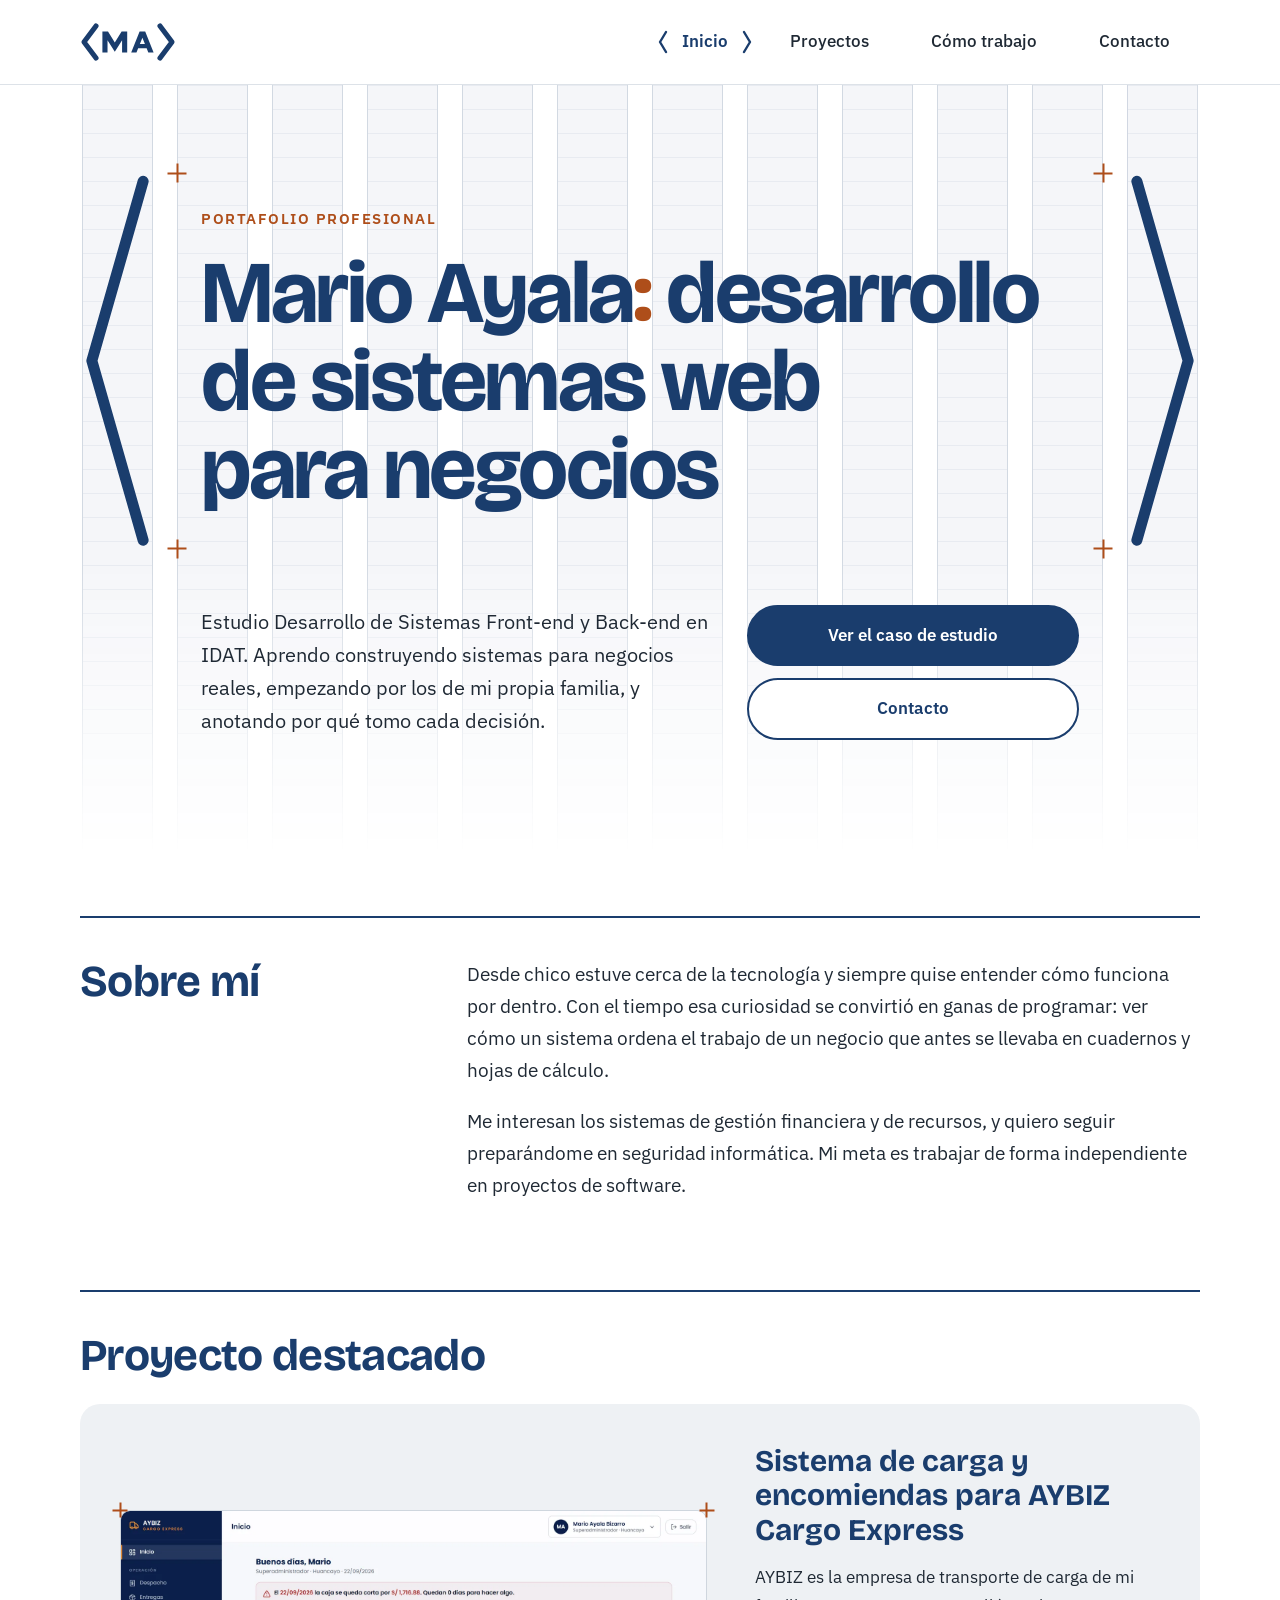
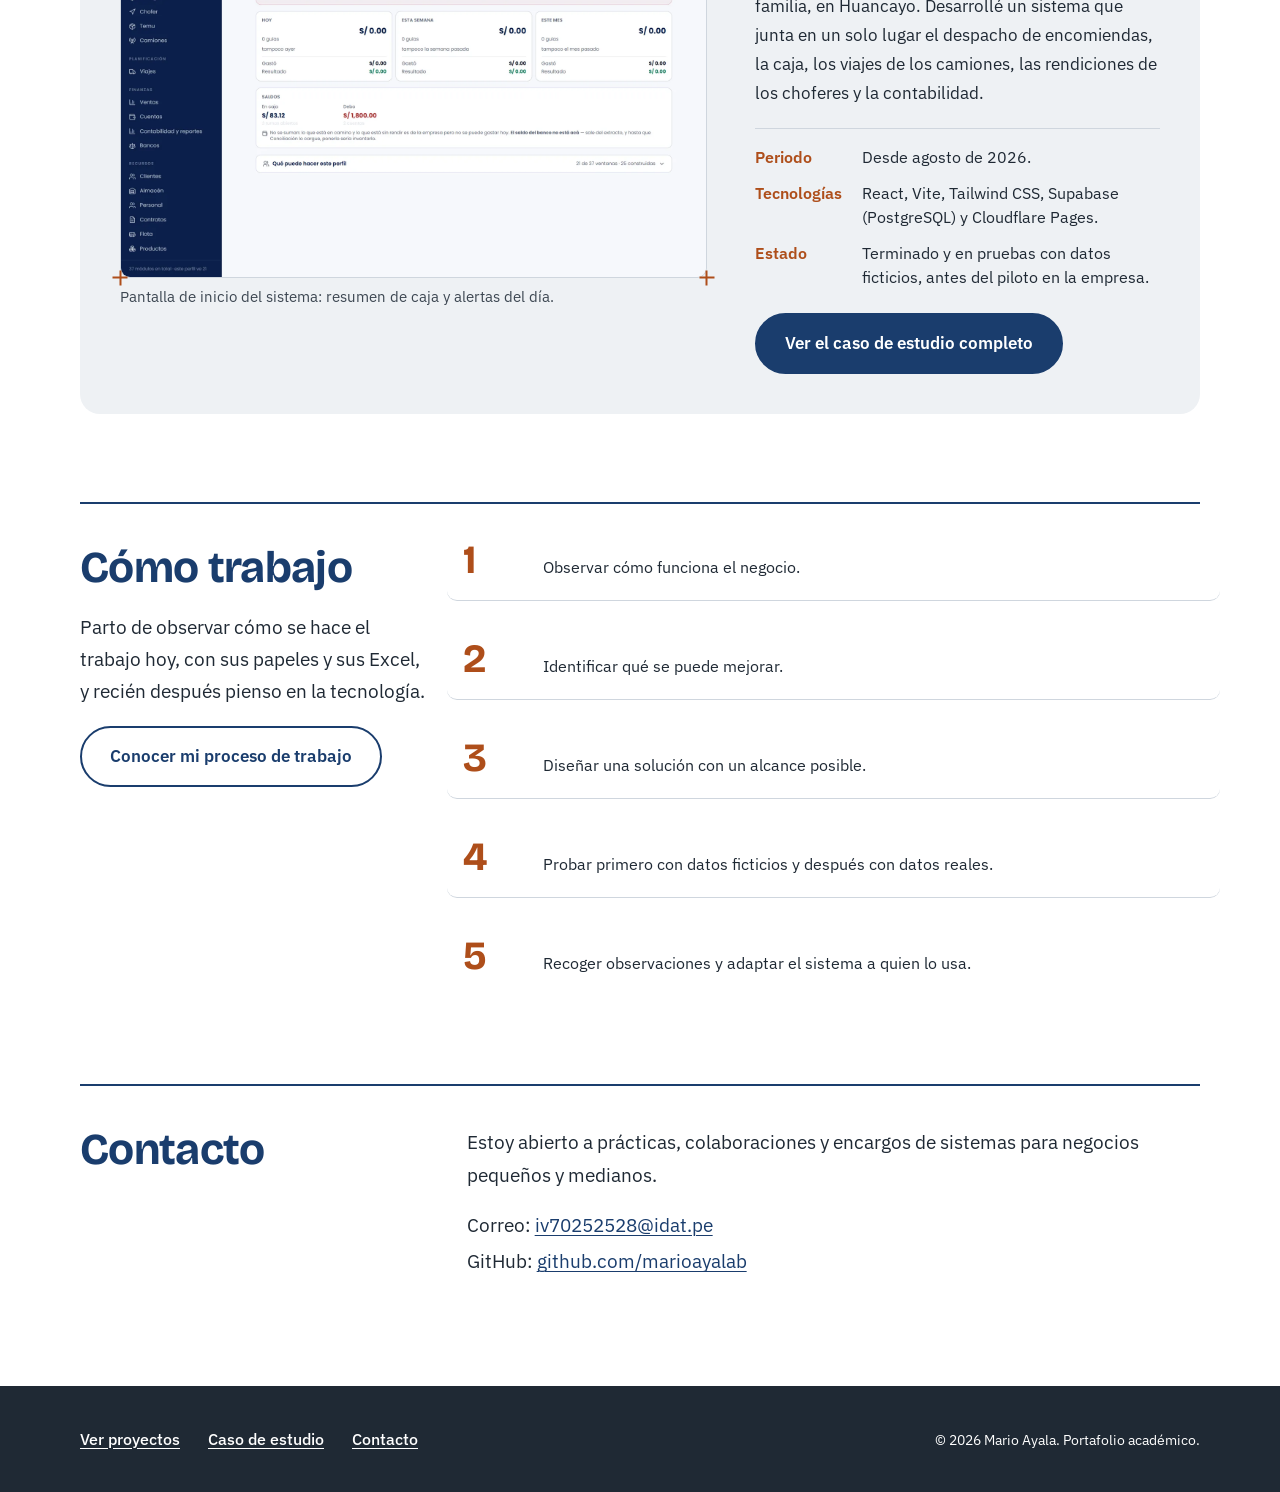
==== index.html @ 8f94c9b3 "Portafolio con Bootstrap, modo oscuro y animaciones en CSS" ====
<!doctype html>
<html lang="es">
  <head>
    <meta charset="utf-8">
    <meta name="viewport" content="width=device-width, initial-scale=1">
    <meta name="description" content="Portafolio de Mario Ayala, estudiante de Desarrollo de Sistemas en Huancayo. Sistemas de gestión para negocios: carga y encomiendas, punto de venta.">
    <link rel="icon" href="imagenes/favicon.png" type="image/png">
    <link rel="preconnect" href="https://fonts.googleapis.com">
    <link rel="preconnect" href="https://fonts.gstatic.com" crossorigin>
    <link rel="stylesheet" href="https://fonts.googleapis.com/css2?family=Bricolage+Grotesque:opsz,wght@12..96,700&amp;family=IBM+Plex+Sans:wght@400;500;600&amp;display=swap">
    <link rel="stylesheet" href="https://cdn.jsdelivr.net/npm/bootstrap@5.3.3/dist/css/bootstrap.min.css" integrity="sha384-QWTKZyjpPEjISv5WaRU9OFeRpok6YctnYmDr5pNlyT2bRjXh0JMhjY6hW+ALEwIH" crossorigin="anonymous">
    <link rel="stylesheet" href="css/styles.css">
    <title>Inicio | Portafolio de Mario Ayala</title>
  </head>

  <body>
    <a class="visually-hidden-focusable" href="#contenido-principal">Saltar al contenido principal</a>

    <header class="sticky-top">
      <nav class="navbar navbar-expand-lg" aria-label="Navegación principal">
        <div class="container">
          <a class="navbar-brand text-primary" href="index.html">
            <svg class="logo d-block overflow-visible" xmlns="http://www.w3.org/2000/svg" viewBox="0 0 120 60" width="96" height="48" role="img" aria-label="Logo de Mario Ayala, ir al inicio">
              <g fill="none" stroke="currentColor" stroke-width="6.4" stroke-linecap="round" stroke-linejoin="round">
                <polyline class="logo-izq" points="20,10 5,30 20,50"></polyline>
                <polyline class="logo-der" points="100,10 115,30 100,50"></polyline>
              </g>
              <g class="logo-ma" fill="currentColor">
                <polygon points="28,43 28,17 35,17 43.5,30.5 52,17 59,17 59,43 52.6,43 52.6,27.8 43.5,42.25 34.4,27.8 34.4,43"></polygon>
                <path fill-rule="evenodd" d="M64 43 L74.5 17 L81.5 17 L92 43 L85.4 43 L83.3 37.8 L72.7 37.8 L70.6 43 Z M78 24.67 L81.16 32.5 L74.84 32.5 Z"></path>
              </g>
            </svg>
          </a>
          <button class="navbar-toggler" type="button" data-bs-toggle="collapse" data-bs-target="#menu" aria-controls="menu" aria-expanded="false" aria-label="Abrir el menú">
            <span class="navbar-toggler-icon"></span>
          </button>

          <div class="collapse navbar-collapse" id="menu">
            <ul class="navbar-nav ms-auto">
              <li class="nav-item"><a class="nav-link active" href="index.html" aria-current="page">Inicio</a></li>
              <li class="nav-item"><a class="nav-link" href="proyectos.html">Proyectos</a></li>
              <li class="nav-item"><a class="nav-link" href="como-trabajo.html">Cómo trabajo</a></li>
              <li class="nav-item"><a class="nav-link" href="contacto.html">Contacto</a></li>
            </ul>
          </div>
        </div>
      </nav>
    </header>

    <main id="contenido-principal">
      <section class="portada">
        <div class="container">
          <div class="trama" aria-hidden="true">
            <div class="row">
              <div class="col-1"><div class="trama-col"><span aria-hidden="true"></span><span aria-hidden="true"></span><span aria-hidden="true"></span><span aria-hidden="true"></span><span aria-hidden="true"></span><span aria-hidden="true"></span><span aria-hidden="true"></span><span aria-hidden="true"></span><span aria-hidden="true"></span><span aria-hidden="true"></span><span aria-hidden="true"></span><span aria-hidden="true"></span><span aria-hidden="true"></span><span aria-hidden="true"></span><span aria-hidden="true"></span><span aria-hidden="true"></span><span aria-hidden="true"></span><span aria-hidden="true"></span><span aria-hidden="true"></span><span aria-hidden="true"></span><span aria-hidden="true"></span><span aria-hidden="true"></span><span aria-hidden="true"></span><span aria-hidden="true"></span><span aria-hidden="true"></span><span aria-hidden="true"></span><span aria-hidden="true"></span><span aria-hidden="true"></span></div></div>
              <div class="col-1"><div class="trama-col"><span aria-hidden="true"></span><span aria-hidden="true"></span><span aria-hidden="true"></span><span aria-hidden="true"></span><span aria-hidden="true"></span><span aria-hidden="true"></span><span aria-hidden="true"></span><span aria-hidden="true"></span><span aria-hidden="true"></span><span aria-hidden="true"></span><span aria-hidden="true"></span><span aria-hidden="true"></span><span aria-hidden="true"></span><span aria-hidden="true"></span><span aria-hidden="true"></span><span aria-hidden="true"></span><span aria-hidden="true"></span><span aria-hidden="true"></span><span aria-hidden="true"></span><span aria-hidden="true"></span><span aria-hidden="true"></span><span aria-hidden="true"></span><span aria-hidden="true"></span><span aria-hidden="true"></span><span aria-hidden="true"></span><span aria-hidden="true"></span><span aria-hidden="true"></span><span aria-hidden="true"></span></div></div>
              <div class="col-1"><div class="trama-col"><span aria-hidden="true"></span><span aria-hidden="true"></span><span aria-hidden="true"></span><span aria-hidden="true"></span><span aria-hidden="true"></span><span aria-hidden="true"></span><span aria-hidden="true"></span><span aria-hidden="true"></span><span aria-hidden="true"></span><span aria-hidden="true"></span><span aria-hidden="true"></span><span aria-hidden="true"></span><span aria-hidden="true"></span><span aria-hidden="true"></span><span aria-hidden="true"></span><span aria-hidden="true"></span><span aria-hidden="true"></span><span aria-hidden="true"></span><span aria-hidden="true"></span><span aria-hidden="true"></span><span aria-hidden="true"></span><span aria-hidden="true"></span><span aria-hidden="true"></span><span aria-hidden="true"></span><span aria-hidden="true"></span><span aria-hidden="true"></span><span aria-hidden="true"></span><span aria-hidden="true"></span></div></div>
              <div class="col-1"><div class="trama-col"><span aria-hidden="true"></span><span aria-hidden="true"></span><span aria-hidden="true"></span><span aria-hidden="true"></span><span aria-hidden="true"></span><span aria-hidden="true"></span><span aria-hidden="true"></span><span aria-hidden="true"></span><span aria-hidden="true"></span><span aria-hidden="true"></span><span aria-hidden="true"></span><span aria-hidden="true"></span><span aria-hidden="true"></span><span aria-hidden="true"></span><span aria-hidden="true"></span><span aria-hidden="true"></span><span aria-hidden="true"></span><span aria-hidden="true"></span><span aria-hidden="true"></span><span aria-hidden="true"></span><span aria-hidden="true"></span><span aria-hidden="true"></span><span aria-hidden="true"></span><span aria-hidden="true"></span><span aria-hidden="true"></span><span aria-hidden="true"></span><span aria-hidden="true"></span><span aria-hidden="true"></span></div></div>
              <div class="col-1"><div class="trama-col"><span aria-hidden="true"></span><span aria-hidden="true"></span><span aria-hidden="true"></span><span aria-hidden="true"></span><span aria-hidden="true"></span><span aria-hidden="true"></span><span aria-hidden="true"></span><span aria-hidden="true"></span><span aria-hidden="true"></span><span aria-hidden="true"></span><span aria-hidden="true"></span><span aria-hidden="true"></span><span aria-hidden="true"></span><span aria-hidden="true"></span><span aria-hidden="true"></span><span aria-hidden="true"></span><span aria-hidden="true"></span><span aria-hidden="true"></span><span aria-hidden="true"></span><span aria-hidden="true"></span><span aria-hidden="true"></span><span aria-hidden="true"></span><span aria-hidden="true"></span><span aria-hidden="true"></span><span aria-hidden="true"></span><span aria-hidden="true"></span><span aria-hidden="true"></span><span aria-hidden="true"></span></div></div>
              <div class="col-1"><div class="trama-col"><span aria-hidden="true"></span><span aria-hidden="true"></span><span aria-hidden="true"></span><span aria-hidden="true"></span><span aria-hidden="true"></span><span aria-hidden="true"></span><span aria-hidden="true"></span><span aria-hidden="true"></span><span aria-hidden="true"></span><span aria-hidden="true"></span><span aria-hidden="true"></span><span aria-hidden="true"></span><span aria-hidden="true"></span><span aria-hidden="true"></span><span aria-hidden="true"></span><span aria-hidden="true"></span><span aria-hidden="true"></span><span aria-hidden="true"></span><span aria-hidden="true"></span><span aria-hidden="true"></span><span aria-hidden="true"></span><span aria-hidden="true"></span><span aria-hidden="true"></span><span aria-hidden="true"></span><span aria-hidden="true"></span><span aria-hidden="true"></span><span aria-hidden="true"></span><span aria-hidden="true"></span></div></div>
              <div class="col-1"><div class="trama-col"><span aria-hidden="true"></span><span aria-hidden="true"></span><span aria-hidden="true"></span><span aria-hidden="true"></span><span aria-hidden="true"></span><span aria-hidden="true"></span><span aria-hidden="true"></span><span aria-hidden="true"></span><span aria-hidden="true"></span><span aria-hidden="true"></span><span aria-hidden="true"></span><span aria-hidden="true"></span><span aria-hidden="true"></span><span aria-hidden="true"></span><span aria-hidden="true"></span><span aria-hidden="true"></span><span aria-hidden="true"></span><span aria-hidden="true"></span><span aria-hidden="true"></span><span aria-hidden="true"></span><span aria-hidden="true"></span><span aria-hidden="true"></span><span aria-hidden="true"></span><span aria-hidden="true"></span><span aria-hidden="true"></span><span aria-hidden="true"></span><span aria-hidden="true"></span><span aria-hidden="true"></span></div></div>
              <div class="col-1"><div class="trama-col"><span aria-hidden="true"></span><span aria-hidden="true"></span><span aria-hidden="true"></span><span aria-hidden="true"></span><span aria-hidden="true"></span><span aria-hidden="true"></span><span aria-hidden="true"></span><span aria-hidden="true"></span><span aria-hidden="true"></span><span aria-hidden="true"></span><span aria-hidden="true"></span><span aria-hidden="true"></span><span aria-hidden="true"></span><span aria-hidden="true"></span><span aria-hidden="true"></span><span aria-hidden="true"></span><span aria-hidden="true"></span><span aria-hidden="true"></span><span aria-hidden="true"></span><span aria-hidden="true"></span><span aria-hidden="true"></span><span aria-hidden="true"></span><span aria-hidden="true"></span><span aria-hidden="true"></span><span aria-hidden="true"></span><span aria-hidden="true"></span><span aria-hidden="true"></span><span aria-hidden="true"></span></div></div>
              <div class="col-1"><div class="trama-col"><span aria-hidden="true"></span><span aria-hidden="true"></span><span aria-hidden="true"></span><span aria-hidden="true"></span><span aria-hidden="true"></span><span aria-hidden="true"></span><span aria-hidden="true"></span><span aria-hidden="true"></span><span aria-hidden="true"></span><span aria-hidden="true"></span><span aria-hidden="true"></span><span aria-hidden="true"></span><span aria-hidden="true"></span><span aria-hidden="true"></span><span aria-hidden="true"></span><span aria-hidden="true"></span><span aria-hidden="true"></span><span aria-hidden="true"></span><span aria-hidden="true"></span><span aria-hidden="true"></span><span aria-hidden="true"></span><span aria-hidden="true"></span><span aria-hidden="true"></span><span aria-hidden="true"></span><span aria-hidden="true"></span><span aria-hidden="true"></span><span aria-hidden="true"></span><span aria-hidden="true"></span></div></div>
              <div class="col-1"><div class="trama-col"><span aria-hidden="true"></span><span aria-hidden="true"></span><span aria-hidden="true"></span><span aria-hidden="true"></span><span aria-hidden="true"></span><span aria-hidden="true"></span><span aria-hidden="true"></span><span aria-hidden="true"></span><span aria-hidden="true"></span><span aria-hidden="true"></span><span aria-hidden="true"></span><span aria-hidden="true"></span><span aria-hidden="true"></span><span aria-hidden="true"></span><span aria-hidden="true"></span><span aria-hidden="true"></span><span aria-hidden="true"></span><span aria-hidden="true"></span><span aria-hidden="true"></span><span aria-hidden="true"></span><span aria-hidden="true"></span><span aria-hidden="true"></span><span aria-hidden="true"></span><span aria-hidden="true"></span><span aria-hidden="true"></span><span aria-hidden="true"></span><span aria-hidden="true"></span><span aria-hidden="true"></span></div></div>
              <div class="col-1"><div class="trama-col"><span aria-hidden="true"></span><span aria-hidden="true"></span><span aria-hidden="true"></span><span aria-hidden="true"></span><span aria-hidden="true"></span><span aria-hidden="true"></span><span aria-hidden="true"></span><span aria-hidden="true"></span><span aria-hidden="true"></span><span aria-hidden="true"></span><span aria-hidden="true"></span><span aria-hidden="true"></span><span aria-hidden="true"></span><span aria-hidden="true"></span><span aria-hidden="true"></span><span aria-hidden="true"></span><span aria-hidden="true"></span><span aria-hidden="true"></span><span aria-hidden="true"></span><span aria-hidden="true"></span><span aria-hidden="true"></span><span aria-hidden="true"></span><span aria-hidden="true"></span><span aria-hidden="true"></span><span aria-hidden="true"></span><span aria-hidden="true"></span><span aria-hidden="true"></span><span aria-hidden="true"></span></div></div>
              <div class="col-1"><div class="trama-col"><span aria-hidden="true"></span><span aria-hidden="true"></span><span aria-hidden="true"></span><span aria-hidden="true"></span><span aria-hidden="true"></span><span aria-hidden="true"></span><span aria-hidden="true"></span><span aria-hidden="true"></span><span aria-hidden="true"></span><span aria-hidden="true"></span><span aria-hidden="true"></span><span aria-hidden="true"></span><span aria-hidden="true"></span><span aria-hidden="true"></span><span aria-hidden="true"></span><span aria-hidden="true"></span><span aria-hidden="true"></span><span aria-hidden="true"></span><span aria-hidden="true"></span><span aria-hidden="true"></span><span aria-hidden="true"></span><span aria-hidden="true"></span><span aria-hidden="true"></span><span aria-hidden="true"></span><span aria-hidden="true"></span><span aria-hidden="true"></span><span aria-hidden="true"></span><span aria-hidden="true"></span></div></div>
            </div>
          </div>

          <div class="row portada-contenido">
            <div class="col-1 col-tag-izq" aria-hidden="true">
              <div class="corchete"><svg viewBox="0 0 72 360" preserveAspectRatio="none"><polyline points="62,8 10,180 62,352"></polyline></svg></div>
            </div>
            <div class="col-10">
              <div class="portada-titulo">
                <span class="mira mira-1" aria-hidden="true"></span>
                <span class="mira mira-2" aria-hidden="true"></span>
                <span class="mira mira-3" aria-hidden="true"></span>
                <span class="mira mira-4" aria-hidden="true"></span>
                <div class="portada-revelar">
                  <p class="etiqueta">Portafolio profesional</p>
                  <h1>Mario Ayala<span>:</span> desarrollo de sistemas web para negocios</h1>
                </div>
              </div>
            </div>
            <div class="col-1 col-tag-der" aria-hidden="true">
              <div class="corchete"><svg viewBox="0 0 72 360" preserveAspectRatio="none"><polyline points="10,8 62,180 10,352"></polyline></svg></div>
            </div>
            <div class="col-12 col-lg-6 offset-lg-1 portada-texto"><p>Estudio Desarrollo de Sistemas Front-end y Back-end en IDAT. Aprendo construyendo sistemas para negocios reales, empezando por los de mi propia familia, y anotando por qué tomo cada decisión.</p></div>
            <div class="col-12 col-lg-4 portada-acciones align-self-lg-end"><a class="btn btn-primary rounded-pill" href="caso-aybiz.html">Ver el caso de estudio</a><a class="btn btn-outline-primary rounded-pill" href="contacto.html">Contacto</a></div>
          </div>
        </div>
      </section>

      <div class="container contenido">
        <section class="seccion">
          <div class="row fila-dos">
            <div class="col-lg-4"><h2>Sobre mí</h2></div>
            <div class="col-lg-8"><p>Desde chico estuve cerca de la tecnología y siempre quise entender cómo funciona por dentro. Con el tiempo esa curiosidad se convirtió en ganas de programar: ver cómo un sistema ordena el trabajo de un negocio que antes se llevaba en cuadernos y hojas de cálculo.</p>
            <p>Me interesan los sistemas de gestión financiera y de recursos, y quiero seguir preparándome en seguridad informática. Mi meta es trabajar de forma independiente en proyectos de software.</p></div>
          </div>
        </section>

        <section class="seccion">
          <h2 class="mb-4">Proyecto destacado</h2>
          <article class="card card-suave destacado">
            <div class="row g-4 g-lg-5 align-items-center">
              <div class="col-lg-7">
              <figure class="mb-0">
                <div class="captura"><span class="mira mira-1" aria-hidden="true"></span><span class="mira mira-2" aria-hidden="true"></span><span class="mira mira-3" aria-hidden="true"></span><span class="mira mira-4" aria-hidden="true"></span><div class="captura-marco"><img class="img-fluid d-block" src="imagenes/aybiz-inicio-escritorio.webp" alt="Pantalla de inicio del sistema AYBIZ con el resumen de caja del día, la semana y el mes, y una alerta de caja en rojo" width="1600" height="1000" loading="lazy"></div></div>
                <figcaption class="figure-caption mt-2">Pantalla de inicio del sistema: resumen de caja y alertas del día.</figcaption>
              </figure>
              </div>
              <div class="col-lg-5">
                <h3>Sistema de carga y encomiendas para AYBIZ Cargo Express</h3>
                <p>AYBIZ es la empresa de transporte de carga de mi familia, en Huancayo. Desarrollé un sistema que junta en un solo lugar el despacho de encomiendas, la caja, los viajes de los camiones, las rendiciones de los choferes y la contabilidad.</p>
                <dl class="datos-proyecto">
                  <dt>Periodo</dt>
                  <dd>Desde agosto de 2026.</dd>
                  <dt>Tecnologías</dt>
                  <dd>React, Vite, Tailwind CSS, Supabase (PostgreSQL) y Cloudflare Pages.</dd>
                  <dt>Estado</dt>
                  <dd>Terminado y en pruebas con datos ficticios, antes del piloto en la empresa.</dd>
                </dl>
                <a class="btn btn-primary rounded-pill" href="caso-aybiz.html">Ver el caso de estudio completo</a>
              </div>
            </div>
          </article>
        </section>

        <section class="seccion">
          <div class="row fila-dos">
            <div class="col-lg-4">
              <h2>Cómo trabajo</h2>
              <p>Parto de observar cómo se hace el trabajo hoy, con sus papeles y sus Excel, y recién después pienso en la tecnología.</p>
              <a class="btn btn-outline-primary rounded-pill" href="como-trabajo.html">Conocer mi proceso de trabajo</a>
            </div>
            <ol class="col-lg-8 pasos-inicio">
              <li class="paso-inicio"><span class="numero" aria-hidden="true">1</span><span>Observar cómo funciona el negocio.</span></li>
              <li class="paso-inicio"><span class="numero" aria-hidden="true">2</span><span>Identificar qué se puede mejorar.</span></li>
              <li class="paso-inicio"><span class="numero" aria-hidden="true">3</span><span>Diseñar una solución con un alcance posible.</span></li>
              <li class="paso-inicio"><span class="numero" aria-hidden="true">4</span><span>Probar primero con datos ficticios y después con datos reales.</span></li>
              <li class="paso-inicio"><span class="numero" aria-hidden="true">5</span><span>Recoger observaciones y adaptar el sistema a quien lo usa.</span></li>
            </ol>
          </div>
        </section>

        <section class="seccion">
          <div class="row fila-dos">
            <div class="col-lg-4"><h2>Contacto</h2></div>
            <div class="col-lg-8"><p>Estoy abierto a prácticas, colaboraciones y encargos de sistemas para negocios pequeños y medianos.</p>
            <address>
              <p>Correo: <a href="mailto:iv70252528@idat.pe">iv70252528@idat.pe</a></p>
              <p>GitHub: <a href="https://github.com/marioayalab" target="_blank" rel="noopener">github.com/marioayalab</a></p>
            </address></div>
          </div>
        </section>
      </div>
    </main>

    <footer class="pie">
      <div class="container">
        <nav aria-label="Enlaces del pie de página">
          <ul class="nav">
            <li class="nav-item"><a class="nav-link ps-0" href="proyectos.html">Ver proyectos</a></li>
            <li class="nav-item"><a class="nav-link" href="caso-aybiz.html">Caso de estudio</a></li>
            <li class="nav-item"><a class="nav-link" href="contacto.html">Contacto</a></li>
          </ul>
        </nav>
        <p><small>&copy; 2026 Mario Ayala. Portafolio académico.</small></p>
      </div>
    </footer>

    <!-- el script de Bootstrap va al final; en este sitio solo lo usa el botón del menú -->
    <script src="https://cdn.jsdelivr.net/npm/bootstrap@5.3.3/dist/js/bootstrap.bundle.min.js" integrity="sha384-YvpcrYf0tY3lHB60NNkmXc5s9fDVZLESaAA55NDzOxhy9GkcIdslK1eN7N6jIeHz" crossorigin="anonymous"></script>
  </body>
</html>
---- css/styles.css ----
/* Estilos del portafolio de Mario Ayala. Bootstrap pone la maquetación; aquí van los colores, las fuentes, la retícula de la portada y las animaciones. */

:root {
  color-scheme: light dark;
  --fondo: #fff;
  --superficie: #fff;
  --azul: #1a3d6d;
  --azul-rgb: 26, 61, 109;
  --azul-medio: #2e5f9e;
  --boton: #1a3d6d;
  --cobre: #ae4e1a;
  --cobre-rgb: 174, 78, 26;
  --cobre-fondo: #ae4e1a;
  --texto: #1f2934;
  --texto-rgb: 31, 41, 52;
  --texto-suave: #3d4752;
  --bloque: #eef1f4;
  --borde: #cfd6de;
  --borde-suave: #dde2e8;
  --borde-hover: #8fa0b8;
  --calido: #f6ece5;
  --hover-fila: #f7f8fa;
  --aviso-fondo: #e9eef5;
  --aviso-borde: #b9c6da;
  --pie-fondo: #1f2934;
  --marco-movil: #1f2934;
  --sombra-rgb: 31, 41, 52;
  --fuente-titulos: "Bricolage Grotesque", sans-serif;
  --fuente-texto: "IBM Plex Sans", sans-serif;
  --c-izq-cobre: url("data:image/svg+xml,%3Csvg xmlns='http://www.w3.org/2000/svg' viewBox='0 0 10 24'%3E%3Cpolyline points='8,2 2,12 8,22' fill='none' stroke='%23AE4E1A' stroke-width='2.4' stroke-linecap='round' stroke-linejoin='round'/%3E%3C/svg%3E");
  --c-der-cobre: url("data:image/svg+xml,%3Csvg xmlns='http://www.w3.org/2000/svg' viewBox='0 0 10 24'%3E%3Cpolyline points='2,2 8,12 2,22' fill='none' stroke='%23AE4E1A' stroke-width='2.4' stroke-linecap='round' stroke-linejoin='round'/%3E%3C/svg%3E");
  --c-izq-azul: url("data:image/svg+xml,%3Csvg xmlns='http://www.w3.org/2000/svg' viewBox='0 0 10 24'%3E%3Cpolyline points='8,2 2,12 8,22' fill='none' stroke='%231A3D6D' stroke-width='2.4' stroke-linecap='round' stroke-linejoin='round'/%3E%3C/svg%3E");
  --c-der-azul: url("data:image/svg+xml,%3Csvg xmlns='http://www.w3.org/2000/svg' viewBox='0 0 10 24'%3E%3Cpolyline points='2,2 8,12 2,22' fill='none' stroke='%231A3D6D' stroke-width='2.4' stroke-linecap='round' stroke-linejoin='round'/%3E%3C/svg%3E");
  --flecha-select: url("data:image/svg+xml,%3Csvg xmlns='http://www.w3.org/2000/svg' viewBox='0 0 24 24'%3E%3Cpolyline points='4,8 12,16 20,8' fill='none' stroke='%231A3D6D' stroke-width='2.6' stroke-linecap='round' stroke-linejoin='round'/%3E%3C/svg%3E");

  --bs-primary: var(--azul);
  --bs-primary-rgb: var(--azul-rgb);
  --bs-body-bg: var(--fondo);
  --bs-emphasis-color: var(--texto);
  --bs-body-color: var(--texto);
  --bs-body-color-rgb: var(--texto-rgb);
  --bs-body-font-family: var(--fuente-texto);
  --bs-heading-color: var(--azul);
  --bs-link-color: var(--azul);
  --bs-link-color-rgb: var(--azul-rgb);
  --bs-link-hover-color: var(--cobre);
  --bs-link-hover-color-rgb: var(--cobre-rgb);
  --bs-border-color: var(--borde);
}

/* ---------- animaciones ---------- */
@keyframes logo-izq { 0% { opacity: 0; transform: translateX(36px); } 55% { opacity: 1; } 100% { opacity: 1; transform: none; } }
@keyframes logo-der { 0% { opacity: 0; transform: translateX(-36px); } 55% { opacity: 1; } 100% { opacity: 1; transform: none; } }
@keyframes logo-ma { from { opacity: 0; transform: scale(.4); } to { opacity: 1; transform: none; } }
@keyframes abrir-tag-izq {
  0% { opacity: 0; transform: translateX(500%) scale(.5); animation-timing-function: cubic-bezier(.2, .8, .2, 1); }
  22% { opacity: 1; transform: translateX(500%) scale(1); animation-timing-function: cubic-bezier(.7, 0, .2, 1); }
  100% { opacity: 1; transform: none; }
}
@keyframes abrir-tag-der {
  0% { opacity: 0; transform: translateX(-500%) scale(.5); animation-timing-function: cubic-bezier(.2, .8, .2, 1); }
  22% { opacity: 1; transform: translateX(-500%) scale(1); animation-timing-function: cubic-bezier(.7, 0, .2, 1); }
  100% { opacity: 1; transform: none; }
}
@keyframes revelar { from { clip-path: inset(0 50% 0 50%); } to { clip-path: inset(0 0 0 0); } }
@keyframes titulo-escala { from { transform: scale(1.08); } to { transform: none; } }
@keyframes titulo-entrada { from { opacity: 0; transform: translateY(32px); } to { opacity: 1; transform: none; } }
@keyframes columna { from { transform: scaleY(0); } to { transform: scaleY(1); } }
@keyframes mira { from { opacity: 0; transform: scale(0) rotate(-90deg); } to { opacity: 1; transform: none; } }
@keyframes trazo { from { transform: scaleX(0); } to { transform: scaleX(1); } }
@keyframes trazo-v { from { transform: scaleY(0); } to { transform: scaleY(1); } }
@keyframes pulso {
  0% { transform: scale(1); box-shadow: 0 0 0 0 rgba(var(--cobre-rgb), .5); }
  60% { transform: scale(1.2); box-shadow: 0 0 0 7px rgba(var(--cobre-rgb), 0); }
  100% { transform: scale(1); box-shadow: 0 0 0 0 rgba(var(--cobre-rgb), 0); }
}

/* ---------- base ---------- */
body { -webkit-font-smoothing: antialiased; }
/* desplazamiento suave al saltar a una sección; se apaga si la persona pidió menos movimiento */
@media (prefers-reduced-motion: no-preference) { html { scroll-behavior: smooth; } }
h1, h2, h3, h4 { font-family: var(--fuente-titulos); font-weight: 700; }
a { text-underline-offset: 3px; text-decoration-thickness: 1px; transition: text-decoration-thickness .2s, color .2s; }
a:hover { text-decoration-thickness: 3px; }
:focus-visible { outline: 3px solid var(--cobre); outline-offset: 3px; border-radius: 4px; }
.pie :focus-visible { outline-color: #fff; }
.etiqueta { margin: 0 0 12px; font: 600 .8125rem/1.3 var(--fuente-texto); letter-spacing: .1em; text-transform: uppercase; color: var(--cobre); }
.texto-cobre { color: var(--cobre); }

/* ---------- cabecera y logo ---------- */
header.sticky-top { background-color: var(--fondo); }
.navbar { --bs-navbar-padding-y: 0; --bs-navbar-nav-link-padding-x: 1.875rem; border-bottom: 1px solid var(--borde-suave); }
.navbar > .container { max-width: 1200px; padding: 14px 20px; }
.navbar-brand { margin: 0; padding: 0; }
.navbar-brand svg { width: 80px; height: 40px; }
.logo-izq { animation: logo-izq 1s cubic-bezier(.2, .8, .2, 1) .1s backwards; }
.logo-der { animation: logo-der 1s cubic-bezier(.2, .8, .2, 1) .1s backwards; }
.logo-ma { transform-box: fill-box; transform-origin: center; animation: logo-ma .8s cubic-bezier(.2, .8, .2, 1) .35s backwards; }
.navbar-brand polyline { transition: translate .35s cubic-bezier(.2, .8, .2, 1); }
.navbar-brand:hover .logo-izq, .navbar-brand:focus-visible .logo-izq { translate: -7px 0; }
.navbar-brand:hover .logo-der, .navbar-brand:focus-visible .logo-der { translate: 7px 0; }

.navbar-toggler {
  display: flex; align-items: center; justify-content: center;
  width: 48px; height: 48px; padding: 0;
  border: 2px solid var(--azul); border-radius: 50%;
  transition: transform .25s, background-color .3s;
}
.navbar-toggler:hover { transform: scale(1.08); background-color: var(--bloque); }
.navbar-toggler:focus { box-shadow: none; }
.navbar-toggler-icon {
  width: 20px; height: 16px;
  background: linear-gradient(var(--azul), var(--azul)) 0 0 / 100% 2px no-repeat,
    linear-gradient(var(--azul), var(--azul)) 0 50% / 100% 2px no-repeat,
    linear-gradient(var(--azul), var(--azul)) 0 100% / 100% 2px no-repeat;
}

/* menú: los corchetes < > entran desde los lados del texto (dos imágenes de fondo de 10 x 24 px) */
.navbar-nav .nav-link {
  --bs-nav-link-padding-x: 1.875rem;
  --bs-nav-link-padding-y: .5rem;
  padding-top: .5rem;
  padding-bottom: .5rem;
  font-size: 1.0625rem;
  font-weight: 500;
  color: var(--texto);
  background-image: var(--c-izq-cobre), var(--c-der-cobre);
  background-repeat: no-repeat;
  background-size: 10px 24px, 10px 24px;
  background-position: -18px 50%, calc(100% + 18px) 50%;
  transition: background-position .45s cubic-bezier(.2, .8, .2, 1), color .3s;
}
.navbar-nav .nav-link:hover,
.navbar-nav .nav-link:focus-visible,
.navbar-nav .nav-link:active {
  color: var(--azul);
  background-position: 6px 50%, calc(100% - 6px) 50%;
}
.navbar-nav .nav-link.active,
.navbar-nav .nav-link.relacionada {
  color: var(--azul);
  background-image: var(--c-izq-azul), var(--c-der-azul);
  background-position: 6px 50%, calc(100% - 6px) 50%;
}
.navbar-nav .nav-link.active { font-weight: 600; }
@media (max-width: 991.98px) {
  .navbar-collapse { border-top: 1px solid var(--borde-suave); margin-top: 14px; }
  .navbar-nav .nav-link { padding: .75rem 1.875rem; font-size: 1.1875rem; display: inline-block; }
}
@media (min-width: 992px) {
  .navbar > .container { padding: 18px 40px; }
  .navbar-brand svg { width: 96px; height: 48px; }
  .navbar-nav { gap: 2px; }
}

/* ---------- portada ---------- */
.portada { position: relative; isolation: isolate; overflow: hidden; padding: 40px 0 56px; }
.portada-interna { padding: 32px 0 44px; }
.portada-caso { padding: 36px 0 48px; }
.portada .container { position: relative; }

/* retícula de 12 columnas detrás del título */
.trama { position: absolute; z-index: -1; top: -40px; bottom: -56px; left: 0; right: 0; }
.portada-interna .trama { top: -32px; bottom: -44px; }
.portada-caso .trama { top: -36px; bottom: -48px; }
.trama .row { height: 100%; margin-inline: 0; --bs-gutter-x: 0; }
.trama .col-1 { height: 100%; }
.trama-col {
  height: 100%;
  overflow: hidden;
  border-left: 1px solid rgba(var(--azul-rgb), .14);
  background-color: rgba(var(--azul-rgb), .045);
  background-image: linear-gradient(rgba(var(--azul-rgb), .06) 1px, transparent 1px);
  background-size: 100% 24px;
  transform-origin: top;
  -webkit-mask-image: linear-gradient(#000 62%, transparent 100%);
  mask-image: linear-gradient(#000 62%, transparent 100%);
  animation: columna .9s cubic-bezier(.2, .8, .2, 1) backwards;
}
.trama .col-1:last-child .trama-col { border-right: 1px solid rgba(var(--azul-rgb), .14); }
.trama-col span { display: none; }
.portada-interna .trama-col { animation-duration: .65s; }
.trama .col-1:nth-child(2) .trama-col { animation-delay: .04s; }
.trama .col-1:nth-child(3) .trama-col { animation-delay: .08s; }
.trama .col-1:nth-child(4) .trama-col { animation-delay: .12s; }
.trama .col-1:nth-child(5) .trama-col { animation-delay: .16s; }
.trama .col-1:nth-child(6) .trama-col { animation-delay: .2s; }
.trama .col-1:nth-child(7) .trama-col { animation-delay: .24s; }
.trama .col-1:nth-child(8) .trama-col { animation-delay: .28s; }
.trama .col-1:nth-child(9) .trama-col { animation-delay: .32s; }
.trama .col-1:nth-child(10) .trama-col { animation-delay: .36s; }
.trama .col-1:nth-child(11) .trama-col { animation-delay: .4s; }
.trama .col-1:nth-child(12) .trama-col { animation-delay: .44s; }
.portada-interna .trama .col-1:nth-child(2) .trama-col { animation-delay: .03s; }
.portada-interna .trama .col-1:nth-child(3) .trama-col { animation-delay: .06s; }
.portada-interna .trama .col-1:nth-child(4) .trama-col { animation-delay: .09s; }
.portada-interna .trama .col-1:nth-child(5) .trama-col { animation-delay: .12s; }
.portada-interna .trama .col-1:nth-child(6) .trama-col { animation-delay: .15s; }
.portada-interna .trama .col-1:nth-child(7) .trama-col { animation-delay: .18s; }
.portada-interna .trama .col-1:nth-child(8) .trama-col { animation-delay: .21s; }
.portada-interna .trama .col-1:nth-child(9) .trama-col { animation-delay: .24s; }
.portada-interna .trama .col-1:nth-child(10) .trama-col { animation-delay: .27s; }
.portada-interna .trama .col-1:nth-child(11) .trama-col { animation-delay: .3s; }
.portada-interna .trama .col-1:nth-child(12) .trama-col { animation-delay: .32s; }

.portada-contenido { row-gap: 2rem; --bs-gutter-x: 0; margin-inline: -12px; }
.portada-contenido > .col-10 { padding-inline: 0; }
.portada-texto, .portada-acciones { padding-inline: 12px; }
.portada-titulo { position: relative; padding: 22px 12px 14px; }
.portada-revelar { padding-bottom: 10px; animation: revelar 1.33s cubic-bezier(.7, 0, .2, 1) .67s backwards; }
.portada h1 {
  margin: 0;
  font-size: 2.375rem; line-height: 1.02; letter-spacing: -.02em; text-wrap: balance;
  animation: titulo-escala 1.6s cubic-bezier(.2, .8, .2, 1) .67s backwards;
}
.portada h1 span { color: var(--cobre); }
.portada-interna h1 { font-size: 3.375rem; line-height: 1; letter-spacing: -.03em; }
.portada-caso h1 { font-size: 2.25rem; line-height: 1.06; letter-spacing: -.015em; }
.portada-texto { animation: titulo-entrada .8s ease 1.95s backwards; }
.portada-texto p { margin: 0; font-size: 1.0625rem; line-height: 1.6; text-wrap: pretty; }
.portada-acciones { animation: titulo-entrada .8s ease 2.05s backwards; }

/* corchetes del título: solo azul */
.col-tag-izq { animation: abrir-tag-izq 1.7s linear .3s backwards; }
.col-tag-der { animation: abrir-tag-der 1.7s linear .3s backwards; }
.corchete { position: relative; height: 100%; min-height: 220px; transition: translate .5s cubic-bezier(.2, .8, .2, 1); }
.corchete svg { position: absolute; top: 0; left: 0; width: 100%; height: 100%; overflow: visible; }
.corchete polyline { fill: none; stroke: var(--azul); stroke-width: 6px; stroke-linecap: round; stroke-linejoin: round; vector-effect: non-scaling-stroke; transition: stroke .6s ease; }
.portada-interna .corchete { min-height: 110px; }
.portada-como .corchete { min-height: 110px; }

/* miras de cobre en las esquinas del título y de algunas capturas */
.mira {
  position: absolute;
  width: 15px;
  height: 15px;
  translate: -50% -50%;
  background:
    linear-gradient(var(--cobre), var(--cobre)) center / 100% 2px no-repeat,
    linear-gradient(var(--cobre), var(--cobre)) center / 2px 100% no-repeat;
  animation: mira .6s cubic-bezier(.2, .8, .2, 1) backwards;
}
.mira-1 { left: 12px; top: 0; animation-delay: 1.95s; }
.mira-2 { left: calc(100% - 12px); top: 0; animation-delay: 2.03s; }
.mira-3 { left: 12px; top: 100%; animation-delay: 2.11s; }
.mira-4 { left: calc(100% - 12px); top: 100%; animation-delay: 2.19s; }
.portada-interna .portada-revelar { animation-duration: .96s; animation-delay: .48s; }
.portada-interna h1 { animation-duration: 1.15s; animation-delay: .48s; }
.portada-interna .col-tag-izq, .portada-interna .col-tag-der { animation-duration: 1.22s; animation-delay: .22s; }
.portada-interna .portada-texto { animation-delay: 1.4s; }
.portada-interna .mira-1 { animation-delay: 1.4s; }
.portada-interna .mira-2 { animation-delay: 1.46s; }
.portada-interna .mira-3 { animation-delay: 1.52s; }
.portada-interna .mira-4 { animation-delay: 1.58s; }
.portada-caso .portada-revelar { animation-duration: 1.06s; animation-delay: .54s; }
.portada-caso h1 { animation-duration: 1.28s; animation-delay: .54s; }
.portada-caso .portada-texto { animation-delay: 1.56s; }
.portada-caso .mira-1 { animation-delay: 1.46s; }
.portada-caso .mira-2 { animation-delay: 1.52s; }
.portada-caso .mira-3 { animation-delay: 1.58s; }
.portada-caso .mira-4 { animation-delay: 1.64s; }

/* con el cursor (solo mouse): los corchetes se separan y cada celda deja un rastro en cobre */
@media (hover: hover) {
  .portada:hover .col-tag-izq .corchete { translate: -12px 0; }
  .portada:hover .col-tag-der .corchete { translate: 12px 0; }
  .portada:hover .corchete polyline { stroke: var(--azul-medio); }
  .trama-col span:hover { background-color: rgba(var(--cobre-rgb), .55); transition: none; }
}
.portada:focus-within .col-tag-izq .corchete { translate: -12px 0; }
.portada:focus-within .col-tag-der .corchete { translate: 12px 0; }
.portada:focus-within .corchete polyline { stroke: var(--azul-medio); }
/* el contenedor deja pasar el cursor hasta las celdas; así el texto de la portada no se selecciona con mouse */
@media (hover: hover) and (pointer: fine) {
  .portada .container { pointer-events: none; }
  .portada .container a, .trama-col span { pointer-events: auto; }
}

@media (min-width: 992px) {
  .portada { padding: 88px 0 112px; }
  .portada-interna { padding: 72px 0 88px; }
  .portada-caso { padding: 80px 0 96px; }
  .trama { top: -88px; bottom: -112px; }
  .portada-interna .trama { top: -72px; bottom: -88px; }
  .portada-caso .trama { top: -80px; bottom: -96px; }
  .trama .row { --bs-gutter-x: 1.5rem; }
  .trama-col {
    margin-inline: 0;
    display: flex; flex-direction: column;
    border: solid rgba(var(--azul-rgb), .16); border-width: 0 1px;
    background-image: none;
  }
  .trama .col-1:last-child .trama-col { border-right-width: 1px; }
  .trama-col span {
    display: block; flex: none; height: 24px; box-sizing: border-box;
    border-top: 1px solid rgba(var(--azul-rgb), .06);
    transition: background-color 1.6s ease-out;
  }
  .portada-contenido { row-gap: 3.5rem; --bs-gutter-x: 1.5rem; }
  .portada-contenido > .portada-texto { padding: 0 12px 0 36px; }
  .portada-contenido > .portada-acciones { padding: 0 36px 0 12px; }
  .portada-contenido > .col-tag-izq, .portada-contenido > .col-tag-der { padding-inline: 12px; }
  .portada-interna .portada-contenido, .portada-caso .portada-contenido { row-gap: 2.75rem; }
  .portada-titulo { padding: 36px 36px 26px; }
  .etiqueta { margin-bottom: 20px; font-size: .9375rem; }
  .corchete { min-height: 360px; }
  .portada-interna .corchete, .portada-caso .corchete { min-height: 170px; }
  .portada-interna.portada-como .corchete { min-height: 150px; }
  .corchete polyline { stroke-width: 11px; }
  .mira { width: 19px; height: 19px; }
  .portada h1 { font-size: clamp(3.5rem, 6.9vw, 5.5rem); line-height: 1; letter-spacing: -.028em; }
  .portada-interna h1 { font-size: clamp(5rem, 10vw, 8rem); line-height: 1; letter-spacing: -.035em; }
  .portada-caso h1 { font-size: clamp(3.5rem, 5.8vw, 4.625rem); line-height: 1.02; letter-spacing: -.025em; }
  .portada-texto p { font-size: 1.25rem; line-height: 1.65; }
}

/* ---------- botones (sobre .btn de Bootstrap) ---------- */
.btn {
  --bs-btn-padding-y: .875rem;
  --bs-btn-padding-x: 1.75rem;
  --bs-btn-font-size: 1rem;
  --bs-btn-font-weight: 600;
  --bs-btn-border-width: 2px;
  --bs-btn-border-radius: 999px;
  transition: transform .25s, background-color .3s, border-color .3s, box-shadow .3s, color .3s;
}
.btn-primary, .btn-outline-primary {
  --bs-btn-hover-bg: var(--cobre-fondo);
  --bs-btn-hover-border-color: var(--cobre-fondo);
  --bs-btn-hover-color: #fff;
  --bs-btn-active-bg: var(--cobre-fondo);
  --bs-btn-active-border-color: var(--cobre-fondo);
  --bs-btn-active-color: #fff;
}
.btn-primary { --bs-btn-bg: var(--boton); --bs-btn-border-color: var(--boton); --bs-btn-color: #fff; }
.btn-outline-primary { --bs-btn-bg: var(--superficie); --bs-btn-color: var(--azul); --bs-btn-border-color: var(--azul); }
.btn:focus-visible { outline: 3px solid var(--cobre); outline-offset: 3px; box-shadow: none; }
@media (hover: hover) {
  .btn:hover { transform: translateY(-3px); }
  .btn-primary:hover { box-shadow: 0 8px 18px rgba(var(--cobre-rgb), .28); }
}
.portada-acciones { display: flex; flex-direction: column; gap: 12px; }
@media (min-width: 992px) { .btn { --bs-btn-padding-y: 1rem; --bs-btn-font-size: 1.0625rem; } .btn-sm-sec { --bs-btn-font-size: 1rem; } }

/* ---------- secciones ---------- */
.container.contenido { max-width: 720px; display: flex; flex-direction: column; gap: 56px; padding: 56px 20px 64px; }
.seccion { border-top: 2px solid var(--azul); padding-top: 28px; }
.fila-dos { --bs-gutter-x: 2.5rem; --bs-gutter-y: 1.5rem; }
.fila-dos > .col-lg-4 { display: flex; flex-direction: column; gap: 18px; align-items: flex-start; }
.fila-dos > .col-lg-8 { display: flex; flex-direction: column; gap: 18px; min-width: 0; }
.fila-dos p, .fila-dos address { margin: 0; }
.fila-dos address p { margin: 0 0 .25rem; }
.seccion h2, .ficha-bloque h2 { margin: 0; font-size: 1.75rem; line-height: 1.1; letter-spacing: -.015em; text-wrap: balance; }
.seccion p { font-size: 1.0625rem; line-height: 1.65; text-wrap: pretty; }
.titulo-tarjeta { margin: 0 0 1rem; font-size: 1.5rem; line-height: 1.15; }
@media (min-width: 992px) {
  .container.contenido { max-width: 1200px; gap: 88px; padding: 64px 40px 104px; }
  .seccion { padding-top: 40px; }
  .seccion h2, .ficha-bloque h2 { font-size: 2.75rem; }
  .seccion p { font-size: 1.1875rem; line-height: 1.7; }
  .titulo-tarjeta { font-size: 1.875rem; }
}
@media (min-width: 768px) and (max-width: 991.98px) { .container.contenido { max-width: 720px; } }

/* viñeta de punta de flecha en cobre */
.lista-flecha { list-style: none; margin: 0 0 1.25rem; padding: 0; }
.lista-flecha li { display: flex; gap: 12px; padding: 13px 0; border-top: 1px solid var(--borde); line-height: 1.55; }
.lista-flecha li::before {
  content: ""; flex: none; width: 8px; height: 8px; margin: 9px 4px 0 0;
  border-top: 2px solid var(--cobre); border-right: 2px solid var(--cobre); transform: rotate(45deg);
}
.lista-grande li { font-size: 1.125rem; }
.seccion .lista-flecha { margin: 0; }

/* ---------- Inicio ---------- */
.card { --bs-card-bg: var(--superficie); --bs-card-border-width: 2px; --bs-card-border-color: var(--azul); --bs-card-border-radius: 1.25rem; transition: transform .35s, box-shadow .35s; }
.card-cobre { --bs-card-border-color: var(--cobre); }
.card-suave { --bs-card-border-width: 0; --bs-card-bg: var(--bloque); }
.card .card-body { padding: 24px 20px; display: flex; flex-direction: column; }
@media (hover: hover) { .card:hover { transform: translateY(-6px); box-shadow: 0 18px 36px rgba(var(--azul-rgb), .16); } }
.destacado { padding: 16px 16px 24px; --bs-card-border-radius: 1rem; }
.destacado h3 { margin: 0 0 1rem; font-size: 1.5rem; line-height: 1.15; }
.destacado p { font-size: 1.0625rem; }
.datos-proyecto { display: grid; grid-template-columns: auto 1fr; gap: 12px 20px; margin: 20px 0 24px; padding-top: 16px; border-top: 1px solid var(--borde); }
.datos-proyecto dt { color: var(--cobre); font-weight: 600; }
.datos-proyecto dd { margin: 0; }
.pasos-inicio { margin: 0; padding: 0; list-style: none; }
.paso-inicio { display: grid; grid-template-columns: 40px 1fr; align-items: baseline; column-gap: 16px; padding: 20px 16px; border-bottom: 1px solid var(--borde); border-radius: 10px; transition: transform .3s, background-color .3s; }
.paso-inicio:last-child { border-bottom: 0; }
.paso-inicio .numero { font: 700 1.875rem/1 var(--fuente-titulos); color: var(--cobre); }
.paso-inicio span + * { min-width: 0; }
@media (hover: hover) { .paso-inicio:hover { transform: translateX(10px); background-color: var(--calido); } }
@media (min-width: 992px) {
  .destacado { padding: 40px; --bs-card-border-radius: 1.25rem; }
  .destacado h3 { font-size: 1.875rem; }
  .paso-inicio { grid-template-columns: 64px 1fr; }
  .paso-inicio .numero { font-size: 2.5rem; }
}
.captura { position: relative; }
.captura-marco { overflow: hidden; border-radius: 10px; border: 1px solid var(--borde); background: var(--superficie); }
.captura img { display: block; width: 100%; height: auto; transition: transform .5s; }
.captura .mira { width: 15px; height: 15px; animation: none; }
.captura .mira-1 { left: 0; top: 0; }
.captura .mira-2 { left: 100%; top: 0; }
.captura .mira-3 { left: 0; top: 100%; }
.captura .mira-4 { left: 100%; top: 100%; }
.figure-caption { font-size: .9375rem; line-height: 1.5; color: var(--texto-suave); }
@media (hover: hover) {
  .captura:hover img { transform: scale(1.05); }
  .capturas-caso .captura:hover img { transform: scale(1.04); }
}

/* ---------- tablas ---------- */
.tabla-marco {
  overflow-x: auto; border: 1px solid var(--borde); border-radius: 14px;
  background:
    linear-gradient(to right, var(--superficie) 30%, transparent) left center / 40px 100% local no-repeat,
    linear-gradient(to left, var(--superficie) 30%, transparent) right center / 40px 100% local no-repeat,
    radial-gradient(farthest-side at 0 50%, rgba(var(--sombra-rgb), .22), rgba(var(--sombra-rgb), 0)) left center / 14px 100% scroll no-repeat,
    radial-gradient(farthest-side at 100% 50%, rgba(var(--sombra-rgb), .22), rgba(var(--sombra-rgb), 0)) right center / 14px 100% scroll no-repeat,
    var(--superficie);
}
.tabla-datos { --bs-table-bg: transparent; --bs-table-striped-bg: rgba(var(--azul-rgb), .035); --bs-table-hover-bg: rgba(var(--cobre-rgb), .09); --bs-table-border-color: var(--borde); margin: 0; min-width: 820px; }
.tabla-datos caption { caption-side: top; text-align: left; padding: 14px 16px; font-weight: 600; font-size: .875rem; color: var(--texto-suave); }
.tabla-datos thead th { font-size: .8125rem; line-height: 1.35; letter-spacing: .08em; text-transform: uppercase; color: var(--azul); background-color: rgba(var(--azul-rgb), .07); border-bottom: 2px solid var(--azul); padding: 14px 16px; }
.tabla-datos tbody th { color: var(--azul); font-weight: 600; }
.tabla-datos td, .tabla-datos tbody th { padding: 14px 16px; vertical-align: top; }
.tabla-datos tbody tr { transition: background-color .25s; }
.tabla-datos tbody tr:hover > * { --bs-table-bg-state: var(--bs-table-hover-bg); }
.tabla-2col { min-width: 0; table-layout: fixed; }
.tabla-2col.tabla-30 thead th:first-child { width: 30%; }
.tabla-2col.tabla-36 thead th:first-child { width: 36%; }
@media (max-width: 767.98px) { .tabla-2col { min-width: 560px; } }
@media (min-width: 992px) {
  .tabla-datos { min-width: 0; }
  .tabla-datos caption, .tabla-datos td, .tabla-datos tbody th, .tabla-datos thead th { padding: 16px 20px; }
  .tabla-datos caption { font-size: .9375rem; }
}

/* ---------- estados (Proyectos) ---------- */
.estado { display: inline-flex; align-items: center; gap: 10px; padding: 6px 14px; border-radius: 14px; font: 600 .875rem/1.35 var(--fuente-texto); background: var(--boton); color: #fff; }
.estado::before { content: ""; flex: none; width: 8px; height: 8px; border-radius: 50%; background: #fff; }
.estado-activo { background: var(--superficie); color: var(--cobre); border: 1.5px solid var(--cobre); padding: 5px 13px; }
.estado-activo::before { background: var(--cobre); animation: pulso 1.8s ease-in-out infinite; }
.tarjetas-proyectos .card-body { padding: 24px 20px; }
.tarjetas-proyectos .btn { margin-top: auto; align-self: flex-start; }
.etiqueta-modulos { margin: 1.5rem 0 .25rem; }
@media (min-width: 992px) {
  .tarjetas-proyectos { margin-top: -40px; }
  .tarjetas-proyectos .card-body { padding: 36px; }
}

/* ---------- Cómo trabajo: proceso en 8 pasos ---------- */
.pasos { margin: 0; padding: 0; list-style: none; }
.paso { position: relative; display: grid; grid-template-columns: 48px minmax(0, 1fr); column-gap: 16px; padding-bottom: 26px; }
.paso-fila { display: contents; }
.paso-nodo {
  grid-column: 1; grid-row: 1;
  display: flex; align-items: center; justify-content: center; box-sizing: border-box;
  width: 48px; height: 48px; border-radius: 50%; border: 2px solid var(--azul); background: var(--superficie);
  font: 700 1.25rem/1 var(--fuente-titulos); color: var(--azul);
  transition: background-color .3s, border-color .3s, color .3s, transform .3s;
}
.paso p { grid-column: 2; grid-row: 1; margin: 0; font-size: 1.0625rem; line-height: 1.6; }
.paso p strong { display: block; margin-bottom: 6px; font: 600 1.1875rem/1.35 var(--fuente-texto); color: var(--azul); }
.paso-linea { position: absolute; left: 23px; top: 48px; bottom: 0; width: 2px; background: var(--azul); transform-origin: top; animation: trazo-v .5s cubic-bezier(.2, .8, .2, 1) backwards; }
.paso:last-child .paso-linea { display: none; }
.paso-flecha { display: none; }
.paso:nth-child(1) .paso-linea { animation-delay: 1.2s; }
.paso:nth-child(2) .paso-linea { animation-delay: 1.32s; }
.paso:nth-child(3) .paso-linea { animation-delay: 1.44s; }
.paso:nth-child(4) .paso-linea { animation-delay: 1.56s; }
.paso:nth-child(5) .paso-linea { animation-delay: 1.68s; }
.paso:nth-child(6) .paso-linea { animation-delay: 1.8s; }
.paso:nth-child(7) .paso-linea { animation-delay: 1.92s; }
@media (hover: hover) { .paso:hover .paso-nodo { background-color: var(--cobre-fondo); border-color: var(--cobre-fondo); color: #fff; transform: scale(1.1); } }
@media (min-width: 992px) {
  .pasos { display: grid; grid-template-columns: repeat(4, minmax(0, 1fr)); row-gap: 56px; }
  .paso { display: flex; flex-direction: column; gap: 22px; padding: 0 28px 0 0; }
  .paso:nth-child(4n) { padding-right: 0; }
  .paso-fila { display: flex; align-items: center; }
  .paso-nodo { flex: none; width: 60px; height: 60px; font-size: 1.5625rem; }
  .paso p { font-size: 1.0625rem; }
  .paso-linea { position: static; flex: 1; width: auto; height: 2px; margin-right: -28px; transform-origin: left; animation-name: trazo; animation-duration: .55s; }
  .paso:nth-child(4) .paso-linea { margin-right: 0; }
  .paso:nth-child(4) .paso-flecha { display: block; flex: none; width: 12px; height: 12px; margin-left: -11px; border-top: 2px solid var(--azul); border-right: 2px solid var(--azul); transform: rotate(45deg); }
  .paso:nth-child(8) .paso-linea { display: none; }
  .paso:nth-child(1) .paso-linea { animation-delay: 1.1s; }
  .paso:nth-child(2) .paso-linea { animation-delay: 1.24s; }
  .paso:nth-child(3) .paso-linea { animation-delay: 1.38s; }
  .paso:nth-child(4) .paso-linea { animation-delay: 1.52s; }
  .paso:nth-child(5) .paso-linea { animation-delay: 1.66s; }
  .paso:nth-child(6) .paso-linea { animation-delay: 1.8s; }
  .paso:nth-child(7) .paso-linea { animation-delay: 1.94s; }
}

/* ---------- principios y ficha (dl en cuadrícula con líneas de 1 px) ---------- */
.cuadricula-dl { margin: 0; display: grid; grid-template-columns: repeat(12, minmax(0, 1fr)); gap: 1px; background: var(--borde); border: 2px solid var(--azul); border-radius: 16px; overflow: hidden; }
.cuadricula-dl > div { grid-column: span 12; background: var(--superficie); padding: 16px 18px; display: flex; flex-direction: column; gap: 6px; transition: background-color .3s; }
.cuadricula-dl > div:hover { background-color: var(--hover-fila); }
.cuadricula-dl dt { font: 600 1.1875rem/1.35 var(--fuente-texto); color: var(--azul); }
.cuadricula-dl dd { margin: 0; font-size: 1.0625rem; line-height: 1.6; }
.ficha dt { font: 600 .8125rem/1.35 var(--fuente-texto); letter-spacing: .1em; text-transform: uppercase; color: var(--cobre); }
.ficha dd { font-size: 1.125rem; line-height: 1.55; }
.ficha .dd-estado { display: flex; gap: 10px; align-items: baseline; }
.ficha .dd-estado::before { content: ""; flex: none; width: 9px; height: 9px; border-radius: 50%; background: var(--azul); transform: translateY(-1px); }
@media (min-width: 992px) {
  .cuadricula-dl > div { grid-column: span 6; padding: 22px 26px; }
  .ficha > div:nth-child(1), .ficha > div:nth-child(3) { grid-column: span 7; }
  .ficha > div:nth-child(2), .ficha > div:nth-child(4) { grid-column: span 5; }
  .ficha > div:nth-child(5) { grid-column: span 12; }
}

/* ---------- Caso AYBIZ ---------- */
.contenido-caso { display: flex; flex-direction: column; gap: 56px; }
@media (min-width: 992px) { .contenido-caso { gap: 88px; } }
.problema-item { height: 100%; background: var(--bloque); border-top: 3px solid var(--cobre); padding: 22px 24px; transition: transform .3s, background-color .3s; }
@media (hover: hover) { .problema-item:hover { transform: translateY(-4px); background-color: var(--calido); } }
/* subrayado de marcador: cada línea lleva su propia banda, alineada con la base del texto */
.resalte {
  font-weight: 600;
  color: var(--azul);
  padding: .06em .12em;
  margin: 0 -.12em;
  background-image: linear-gradient(rgba(var(--cobre-rgb), .22), rgba(var(--cobre-rgb), .22));
  background-repeat: no-repeat;
  background-size: 100% .62em;
  background-position: 0 calc(100% - .18em);
  -webkit-box-decoration-break: clone;
  box-decoration-break: clone;
}
.modulos { list-style: none; margin: 0 0 3rem; padding: 0; }
.modulos strong { color: var(--azul); }
.titulo-modulos { margin: 0 0 1rem; font-size: 1.625rem; line-height: 1.15; }
.movil-marco { overflow: hidden; border-radius: 26px; border: 8px solid var(--marco-movil); background: var(--marco-movil); }
.movil-marco img { display: block; width: 100%; height: auto; }
.falta { background: var(--calido); border: 2px solid var(--cobre); border-radius: 20px; padding: 24px 20px; }
.falta ul { list-style: none; margin: 0; padding: 0; }
.falta li { display: flex; gap: 14px; padding: 14px 0; line-height: 1.6; }
.falta li + li { border-top: 1px solid rgba(var(--cobre-rgb), .3); }
.falta li::before { content: ""; flex: none; width: 15px; height: 15px; margin-top: 4px; border: 2px solid var(--cobre); border-radius: 3px; background: var(--superficie); }
.falta p { margin: 0; }
.aprendi p { font-size: 1.1875rem; line-height: 1.6; }
@media (min-width: 992px) {
  .falta { padding: 40px; }
  .seccion.aprendi p { font-size: 1.375rem; line-height: 1.6; }
}

/* ---------- Contacto ---------- */
.datos-contacto { margin: 0; padding: 0; list-style: none; border-top: 2px solid var(--azul); }
.datos-contacto li { padding: 12px 0; border-bottom: 1px solid var(--borde); }
.datos-contacto li:last-child { border-bottom: 0; }
.form-label { font-weight: 600; font-size: .9375rem; color: var(--texto); }
.form-control, .form-select {
  padding: .8125rem 1rem; border: 2px solid var(--borde); border-radius: .75rem; font-size: 1.0625rem; line-height: 1.4;
  transition: border-color .25s, box-shadow .25s;
}
.form-control:hover, .form-select:hover { border-color: var(--borde-hover); }
.form-control:focus, .form-select:focus { border-color: var(--azul); box-shadow: 0 0 0 4px rgba(var(--azul-rgb), .16); }
.form-select {
  --bs-form-select-bg-img: var(--flecha-select);
  background-size: 16px 16px; background-position: right 1rem center; padding-right: 3rem;
}
legend.form-legend { float: none; width: auto; font: 700 1.375rem/1.2 var(--fuente-titulos); color: var(--azul); }
.aviso { display: flex; gap: 14px; align-items: flex-start; margin-bottom: 1.5rem; padding: 16px 18px; border-radius: 12px; background: var(--aviso-fondo); border: 1px solid var(--aviso-borde); }
.aviso::before { content: ""; flex: none; width: 10px; height: 10px; margin-top: 7px; border-radius: 50%; background: var(--azul); }
.tarjeta-formulario .card-body { padding: 24px 20px; }
@media (min-width: 992px) { .tarjeta-formulario .card-body { padding: 40px; } .tarjeta-datos .card-body { padding: 36px; } }

/* ---------- pie ---------- */
.pie { background: var(--pie-fondo); color: #fff; padding: 24px 0; }
.pie .container { max-width: 1200px; display: flex; flex-direction: column; gap: 8px; padding: 0 20px; }
.pie .nav { --bs-nav-link-color: #fff; --bs-nav-link-hover-color: #fff; column-gap: 28px; }
.pie .nav-link { padding: 13px 0; font-size: 1rem; font-weight: 500; text-decoration: underline; }
.pie p { margin: 0; }
@media (min-width: 768px) { .pie .container { flex-direction: row; justify-content: space-between; align-items: center; } }
@media (min-width: 992px) { .pie { padding: 28px 0; } .pie .container { padding: 0 40px; } }


/* ---------- modo oscuro (sigue la preferencia del sistema) ---------- */
@media (prefers-color-scheme: dark) {
  :root {
    --fondo: #0c1a2d;
    --superficie: #12233b;
    --azul: #8db5ec;
    --azul-rgb: 141, 181, 236;
    --azul-medio: #6c9ee0;
    --boton: #2f66b0;
    --cobre: #f0a06b;
    --cobre-rgb: 240, 160, 107;
    --cobre-fondo: #b4571f;
    --texto: #e7edf6;
    --texto-rgb: 231, 237, 246;
    --texto-suave: #aebfd6;
    --bloque: #172c49;
    --borde: #2c4569;
    --borde-suave: #1f3556;
    --borde-hover: #4d6c99;
    --calido: #242d3f;
    --hover-fila: #18304f;
    --aviso-fondo: #14304f;
    --aviso-borde: #2e5588;
    --pie-fondo: #08111e;
    --marco-movil: #2c4569;
    --sombra-rgb: 0, 0, 0;
    --c-izq-cobre: url("data:image/svg+xml,%3Csvg xmlns='http://www.w3.org/2000/svg' viewBox='0 0 10 24'%3E%3Cpolyline points='8,2 2,12 8,22' fill='none' stroke='%23F0A06B' stroke-width='2.4' stroke-linecap='round' stroke-linejoin='round'/%3E%3C/svg%3E");
    --c-der-cobre: url("data:image/svg+xml,%3Csvg xmlns='http://www.w3.org/2000/svg' viewBox='0 0 10 24'%3E%3Cpolyline points='2,2 8,12 2,22' fill='none' stroke='%23F0A06B' stroke-width='2.4' stroke-linecap='round' stroke-linejoin='round'/%3E%3C/svg%3E");
    --c-izq-azul: url("data:image/svg+xml,%3Csvg xmlns='http://www.w3.org/2000/svg' viewBox='0 0 10 24'%3E%3Cpolyline points='8,2 2,12 8,22' fill='none' stroke='%238DB5EC' stroke-width='2.4' stroke-linecap='round' stroke-linejoin='round'/%3E%3C/svg%3E");
    --c-der-azul: url("data:image/svg+xml,%3Csvg xmlns='http://www.w3.org/2000/svg' viewBox='0 0 10 24'%3E%3Cpolyline points='2,2 8,12 2,22' fill='none' stroke='%238DB5EC' stroke-width='2.4' stroke-linecap='round' stroke-linejoin='round'/%3E%3C/svg%3E");
    --flecha-select: url("data:image/svg+xml,%3Csvg xmlns='http://www.w3.org/2000/svg' viewBox='0 0 24 24'%3E%3Cpolyline points='4,8 12,16 20,8' fill='none' stroke='%238DB5EC' stroke-width='2.6' stroke-linecap='round' stroke-linejoin='round'/%3E%3C/svg%3E");
  }
  .captura img, .movil-marco img { filter: brightness(.9); }
}

@media (prefers-reduced-motion: reduce) {
  *, ::before, ::after { animation: none !important; transition: none !important; }
}
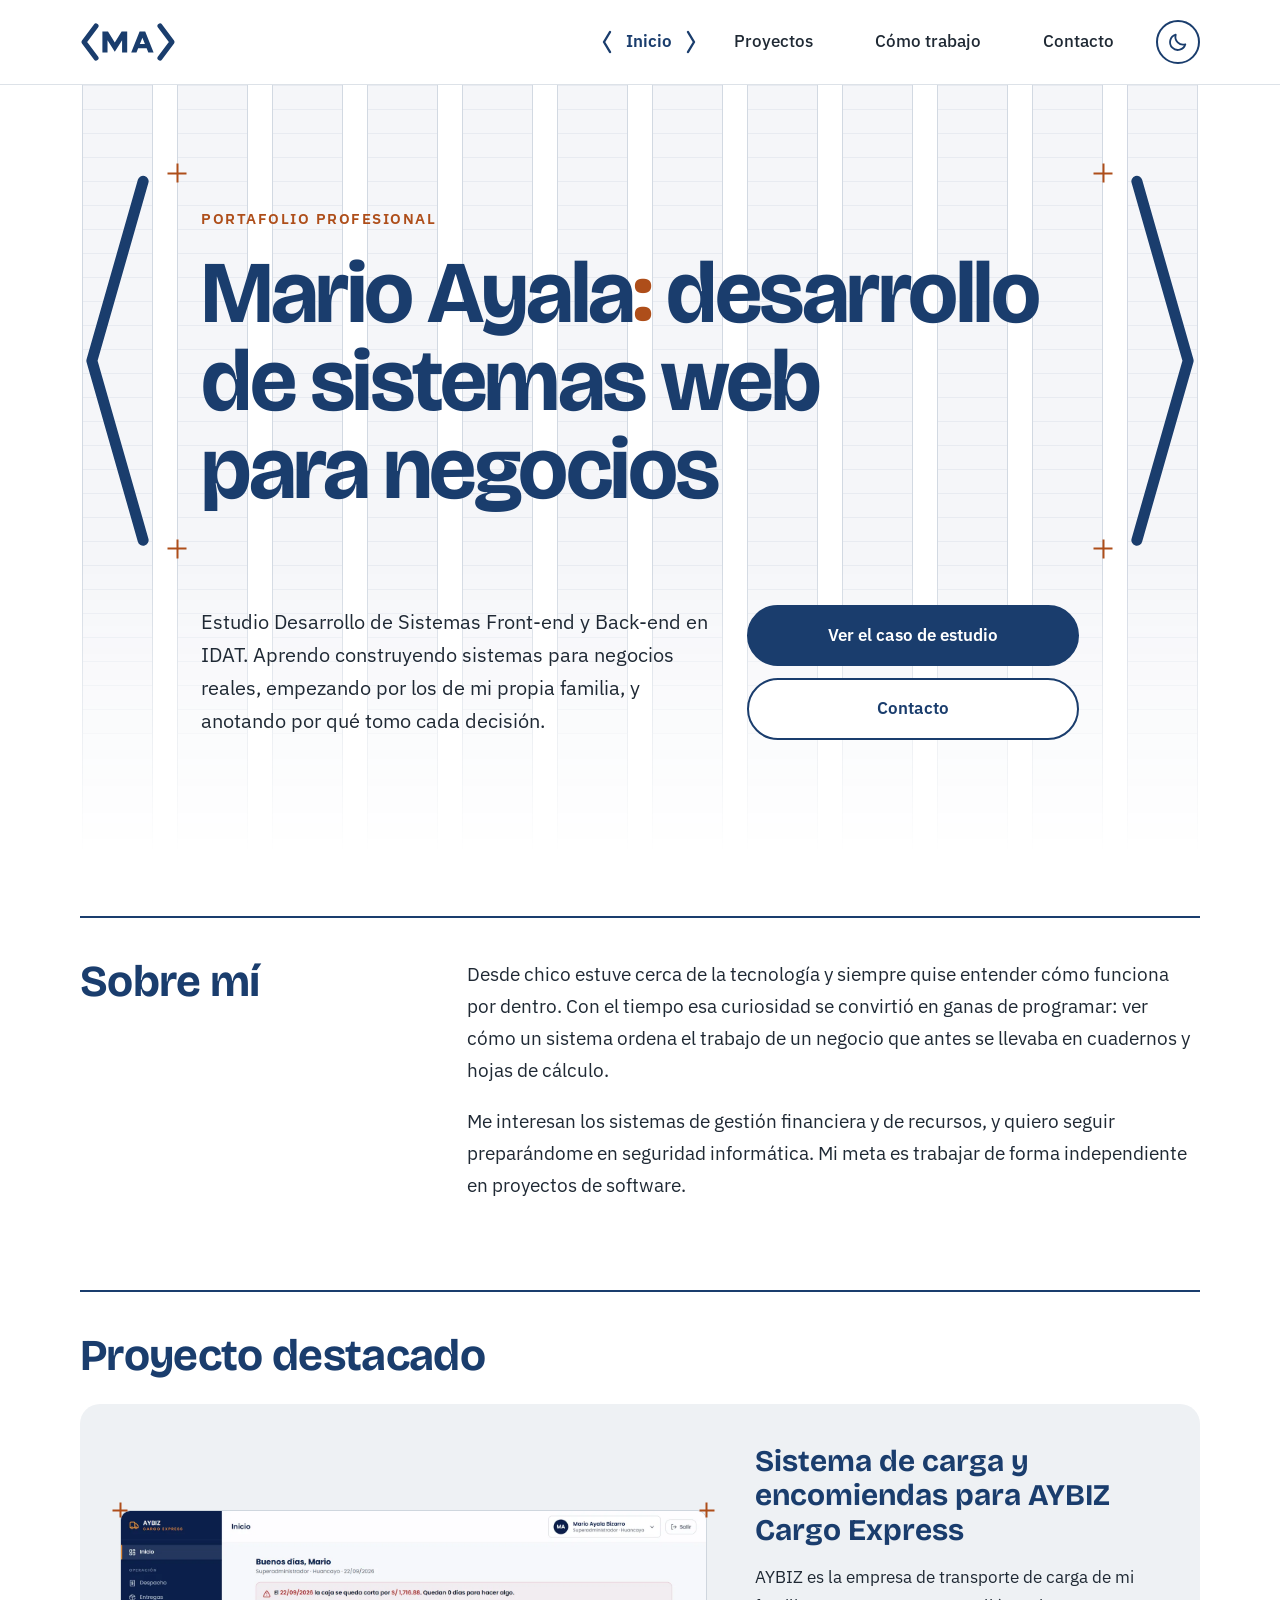
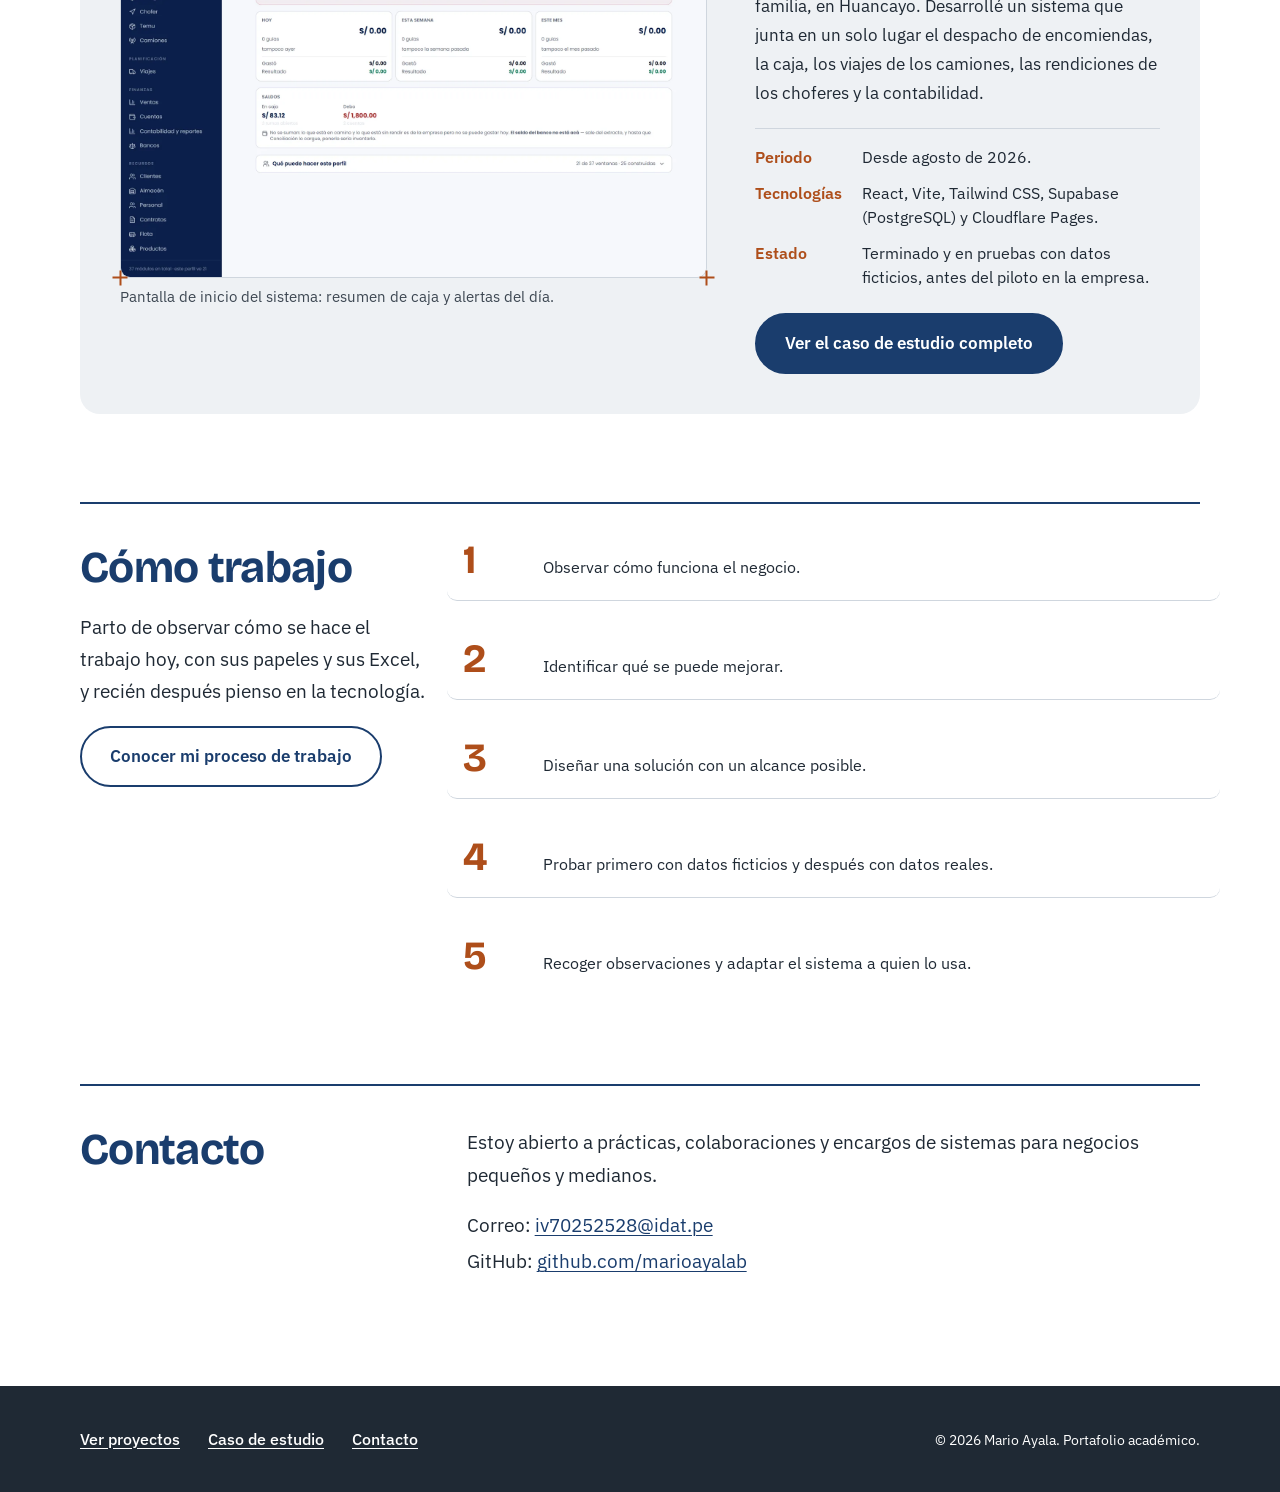
==== commit 99b108d5: "Agrego el botón de modo día y noche" ====
--- a/index.html
+++ b/index.html
@@ -10,6 +10,7 @@
     <link rel="stylesheet" href="https://fonts.googleapis.com/css2?family=Bricolage+Grotesque:opsz,wght@12..96,700&amp;family=IBM+Plex+Sans:wght@400;500;600&amp;display=swap">
     <link rel="stylesheet" href="https://cdn.jsdelivr.net/npm/bootstrap@5.3.3/dist/css/bootstrap.min.css" integrity="sha384-QWTKZyjpPEjISv5WaRU9OFeRpok6YctnYmDr5pNlyT2bRjXh0JMhjY6hW+ALEwIH" crossorigin="anonymous">
     <link rel="stylesheet" href="css/styles.css">
+    <script src="js/tema.js"></script>
     <title>Inicio | Portafolio de Mario Ayala</title>
   </head>
 
@@ -31,10 +32,6 @@
               </g>
             </svg>
           </a>
-          <button class="navbar-toggler" type="button" data-bs-toggle="collapse" data-bs-target="#menu" aria-controls="menu" aria-expanded="false" aria-label="Abrir el menú">
-            <span class="navbar-toggler-icon"></span>
-          </button>
-
           <div class="collapse navbar-collapse" id="menu">
             <ul class="navbar-nav ms-auto">
               <li class="nav-item"><a class="nav-link active" href="index.html" aria-current="page">Inicio</a></li>
@@ -42,6 +39,16 @@
               <li class="nav-item"><a class="nav-link" href="como-trabajo.html">Cómo trabajo</a></li>
               <li class="nav-item"><a class="nav-link" href="contacto.html">Contacto</a></li>
             </ul>
+          </div>
+
+          <div class="navbar-acciones">
+            <button class="tema-boton" type="button" id="tema" aria-label="Activar el modo noche" hidden>
+              <svg class="luna" viewBox="0 0 24 24" aria-hidden="true" focusable="false"><path d="M20 14.5A8.5 8.5 0 0 1 9.5 4 8.5 8.5 0 1 0 20 14.5z"/></svg>
+              <svg class="sol" viewBox="0 0 24 24" aria-hidden="true" focusable="false"><circle cx="12" cy="12" r="4"/><path d="M12 2v2M12 20v2M4.9 4.9l1.4 1.4M17.7 17.7l1.4 1.4M2 12h2M20 12h2M4.9 19.1l1.4-1.4M17.7 6.3l1.4-1.4"/></svg>
+            </button>
+            <button class="navbar-toggler" type="button" data-bs-toggle="collapse" data-bs-target="#menu" aria-controls="menu" aria-expanded="false" aria-label="Abrir el menú">
+              <span class="navbar-toggler-icon"></span>
+            </button>
           </div>
         </div>
       </nav>
--- a/css/styles.css
+++ b/css/styles.css
@@ -1,7 +1,7 @@
 /* Estilos del portafolio de Mario Ayala. Bootstrap pone la maquetación; aquí van los colores, las fuentes, la retícula de la portada y las animaciones. */
 
 :root {
-  color-scheme: light dark;
+  color-scheme: light;
   --fondo: #fff;
   --superficie: #fff;
   --azul: #1a3d6d;
@@ -115,6 +115,24 @@
     linear-gradient(var(--azul), var(--azul)) 0 100% / 100% 2px no-repeat;
 }
 
+/* botón de modo día / noche: mismo círculo que el botón del menú; la luna pasa a sol al girar */
+.navbar-acciones { order: 1; display: flex; align-items: center; gap: 10px; margin-left: auto; }
+.tema-boton {
+  position: relative; width: 48px; height: 48px; padding: 0;
+  border: 2px solid var(--azul); border-radius: 50%; background: transparent; color: var(--azul);
+  transition: transform .25s, background-color .3s;
+}
+.tema-boton:not([hidden]) { display: flex; align-items: center; justify-content: center; }
+.tema-boton:hover { transform: scale(1.08); background-color: var(--bloque); }
+.tema-boton svg {
+  position: absolute; width: 22px; height: 22px; fill: none; stroke: currentColor;
+  stroke-width: 2; stroke-linecap: round; stroke-linejoin: round;
+  transition: transform .5s cubic-bezier(.2, .8, .2, 1), opacity .3s;
+}
+.tema-boton .sol { opacity: 0; transform: rotate(-90deg) scale(.4); }
+[data-bs-theme="dark"] .tema-boton .luna { opacity: 0; transform: rotate(90deg) scale(.4); }
+[data-bs-theme="dark"] .tema-boton .sol { opacity: 1; transform: none; }
+
 /* menú: los corchetes < > entran desde los lados del texto (dos imágenes de fondo de 10 x 24 px) */
 .navbar-nav .nav-link {
   --bs-nav-link-padding-x: 1.875rem;
@@ -144,11 +162,13 @@
 }
 .navbar-nav .nav-link.active { font-weight: 600; }
 @media (max-width: 991.98px) {
-  .navbar-collapse { border-top: 1px solid var(--borde-suave); margin-top: 14px; }
+  .navbar-collapse { order: 2; border-top: 1px solid var(--borde-suave); margin-top: 14px; }
   .navbar-nav .nav-link { padding: .75rem 1.875rem; font-size: 1.1875rem; display: inline-block; }
 }
 @media (min-width: 992px) {
   .navbar > .container { padding: 18px 40px; }
+  .navbar-acciones { margin-left: 12px; }
+  .tema-boton { width: 44px; height: 44px; }
   .navbar-brand svg { width: 96px; height: 48px; }
   .navbar-nav { gap: 2px; }
 }
@@ -577,40 +597,39 @@
 @media (min-width: 992px) { .pie { padding: 28px 0; } .pie .container { padding: 0 40px; } }
 
 
-/* ---------- modo oscuro (sigue la preferencia del sistema) ---------- */
-@media (prefers-color-scheme: dark) {
-  :root {
-    --fondo: #0c1a2d;
-    --superficie: #12233b;
-    --azul: #8db5ec;
-    --azul-rgb: 141, 181, 236;
-    --azul-medio: #6c9ee0;
-    --boton: #2f66b0;
-    --cobre: #f0a06b;
-    --cobre-rgb: 240, 160, 107;
-    --cobre-fondo: #b4571f;
-    --texto: #e7edf6;
-    --texto-rgb: 231, 237, 246;
-    --texto-suave: #aebfd6;
-    --bloque: #172c49;
-    --borde: #2c4569;
-    --borde-suave: #1f3556;
-    --borde-hover: #4d6c99;
-    --calido: #242d3f;
-    --hover-fila: #18304f;
-    --aviso-fondo: #14304f;
-    --aviso-borde: #2e5588;
-    --pie-fondo: #08111e;
-    --marco-movil: #2c4569;
-    --sombra-rgb: 0, 0, 0;
-    --c-izq-cobre: url("data:image/svg+xml,%3Csvg xmlns='http://www.w3.org/2000/svg' viewBox='0 0 10 24'%3E%3Cpolyline points='8,2 2,12 8,22' fill='none' stroke='%23F0A06B' stroke-width='2.4' stroke-linecap='round' stroke-linejoin='round'/%3E%3C/svg%3E");
-    --c-der-cobre: url("data:image/svg+xml,%3Csvg xmlns='http://www.w3.org/2000/svg' viewBox='0 0 10 24'%3E%3Cpolyline points='2,2 8,12 2,22' fill='none' stroke='%23F0A06B' stroke-width='2.4' stroke-linecap='round' stroke-linejoin='round'/%3E%3C/svg%3E");
-    --c-izq-azul: url("data:image/svg+xml,%3Csvg xmlns='http://www.w3.org/2000/svg' viewBox='0 0 10 24'%3E%3Cpolyline points='8,2 2,12 8,22' fill='none' stroke='%238DB5EC' stroke-width='2.4' stroke-linecap='round' stroke-linejoin='round'/%3E%3C/svg%3E");
-    --c-der-azul: url("data:image/svg+xml,%3Csvg xmlns='http://www.w3.org/2000/svg' viewBox='0 0 10 24'%3E%3Cpolyline points='2,2 8,12 2,22' fill='none' stroke='%238DB5EC' stroke-width='2.4' stroke-linecap='round' stroke-linejoin='round'/%3E%3C/svg%3E");
-    --flecha-select: url("data:image/svg+xml,%3Csvg xmlns='http://www.w3.org/2000/svg' viewBox='0 0 24 24'%3E%3Cpolyline points='4,8 12,16 20,8' fill='none' stroke='%238DB5EC' stroke-width='2.6' stroke-linecap='round' stroke-linejoin='round'/%3E%3C/svg%3E");
-  }
-  .captura img, .movil-marco img { filter: brightness(.9); }
-}
+/* ---------- modo oscuro: el botón del encabezado pone data-bs-theme="dark" en <html> ---------- */
+:root[data-bs-theme="dark"] {
+  color-scheme: dark;
+  --fondo: #0c1a2d;
+  --superficie: #12233b;
+  --azul: #8db5ec;
+  --azul-rgb: 141, 181, 236;
+  --azul-medio: #6c9ee0;
+  --boton: #2f66b0;
+  --cobre: #f0a06b;
+  --cobre-rgb: 240, 160, 107;
+  --cobre-fondo: #b4571f;
+  --texto: #e7edf6;
+  --texto-rgb: 231, 237, 246;
+  --texto-suave: #aebfd6;
+  --bloque: #172c49;
+  --borde: #2c4569;
+  --borde-suave: #1f3556;
+  --borde-hover: #4d6c99;
+  --calido: #242d3f;
+  --hover-fila: #18304f;
+  --aviso-fondo: #14304f;
+  --aviso-borde: #2e5588;
+  --pie-fondo: #08111e;
+  --marco-movil: #2c4569;
+  --sombra-rgb: 0, 0, 0;
+  --c-izq-cobre: url("data:image/svg+xml,%3Csvg xmlns='http://www.w3.org/2000/svg' viewBox='0 0 10 24'%3E%3Cpolyline points='8,2 2,12 8,22' fill='none' stroke='%23F0A06B' stroke-width='2.4' stroke-linecap='round' stroke-linejoin='round'/%3E%3C/svg%3E");
+  --c-der-cobre: url("data:image/svg+xml,%3Csvg xmlns='http://www.w3.org/2000/svg' viewBox='0 0 10 24'%3E%3Cpolyline points='2,2 8,12 2,22' fill='none' stroke='%23F0A06B' stroke-width='2.4' stroke-linecap='round' stroke-linejoin='round'/%3E%3C/svg%3E");
+  --c-izq-azul: url("data:image/svg+xml,%3Csvg xmlns='http://www.w3.org/2000/svg' viewBox='0 0 10 24'%3E%3Cpolyline points='8,2 2,12 8,22' fill='none' stroke='%238DB5EC' stroke-width='2.4' stroke-linecap='round' stroke-linejoin='round'/%3E%3C/svg%3E");
+  --c-der-azul: url("data:image/svg+xml,%3Csvg xmlns='http://www.w3.org/2000/svg' viewBox='0 0 10 24'%3E%3Cpolyline points='2,2 8,12 2,22' fill='none' stroke='%238DB5EC' stroke-width='2.4' stroke-linecap='round' stroke-linejoin='round'/%3E%3C/svg%3E");
+  --flecha-select: url("data:image/svg+xml,%3Csvg xmlns='http://www.w3.org/2000/svg' viewBox='0 0 24 24'%3E%3Cpolyline points='4,8 12,16 20,8' fill='none' stroke='%238DB5EC' stroke-width='2.6' stroke-linecap='round' stroke-linejoin='round'/%3E%3C/svg%3E");
+}
+[data-bs-theme="dark"] .captura img, [data-bs-theme="dark"] .movil-marco img { filter: brightness(.9); }
 
 @media (prefers-reduced-motion: reduce) {
   *, ::before, ::after { animation: none !important; transition: none !important; }
